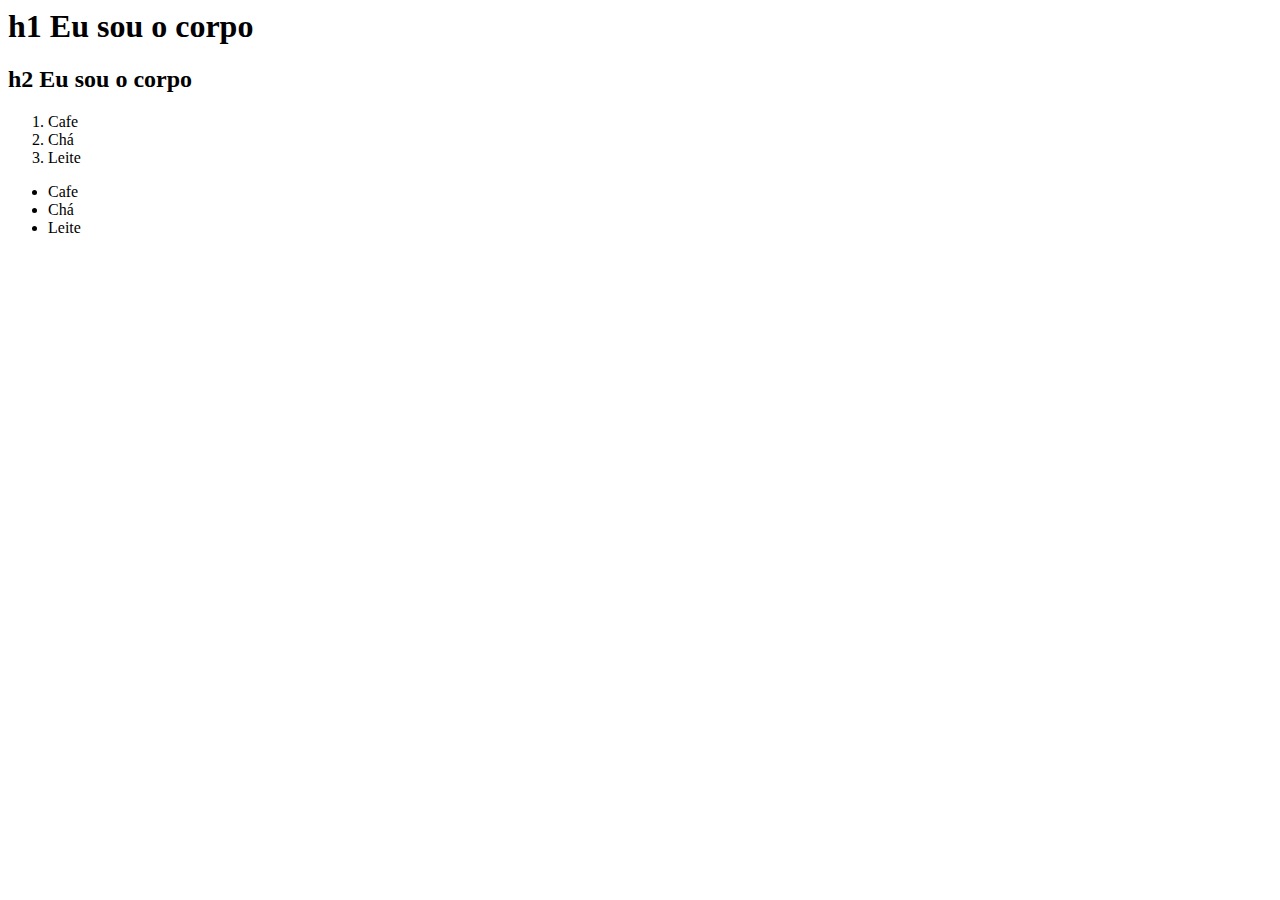
==== index.html @ 02f50ac1 "feature add index.html" ====
<html>
<head> 
    <meta charset="UTF-8">
    <title>Olá, eu sou a cabeça</title>
</head>
<body>
    <h1>h1 Eu sou o corpo</h1>
    <h2>h2 Eu sou o corpo</h1>
</body>
<ol>
<li>Cafe </li>
<li>Chá </li>
<li>Leite </li>
</ol>
<ul>
<li>Cafe </li>
<li>Chá </li>
<li>Leite </li>

</ul>
</html>
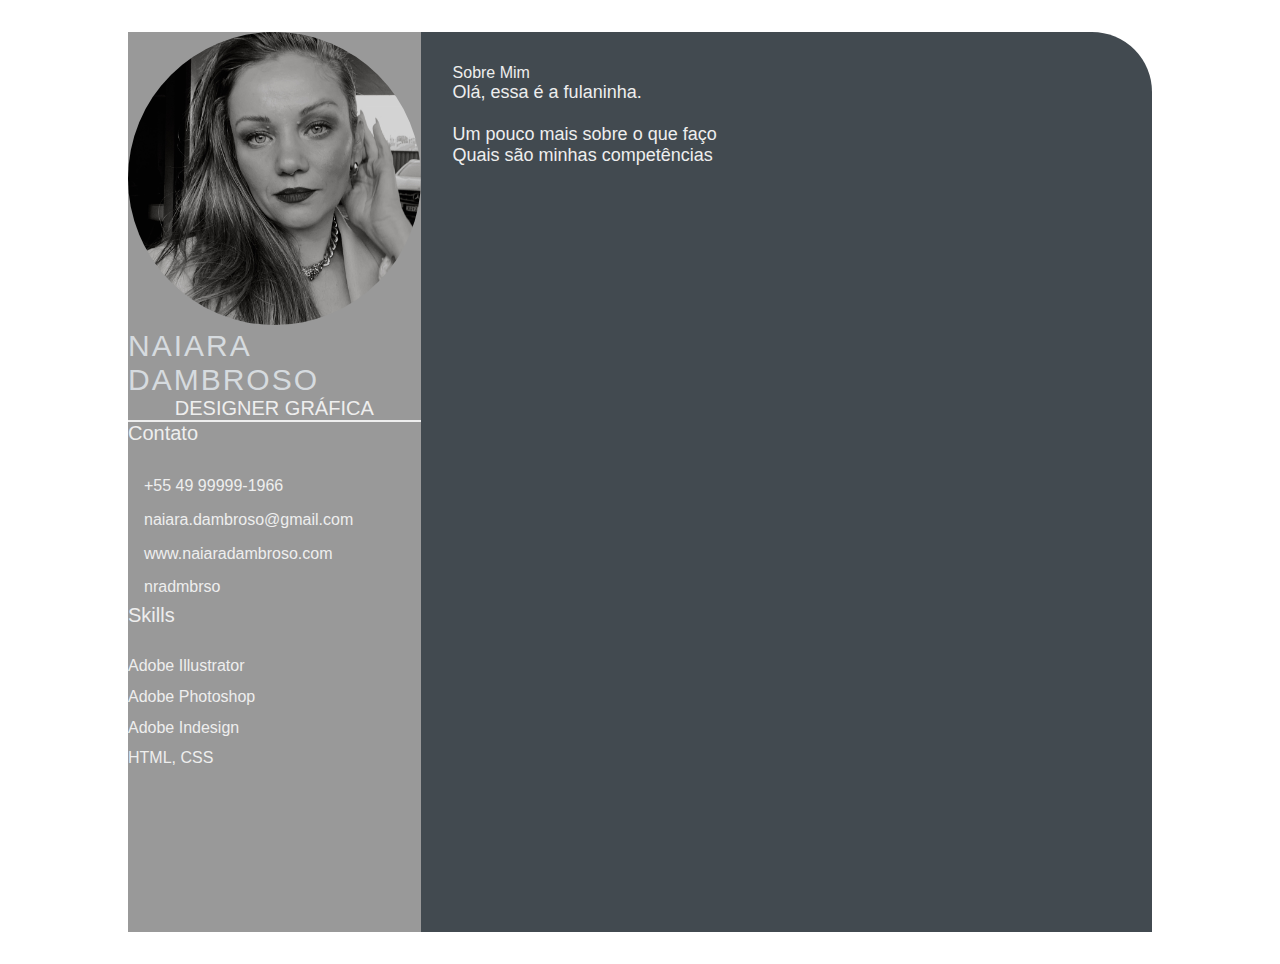
==== commit 3ebdbeae: "add profile-image and style.css | updated index.html" ====
--- a/index.html
+++ b/index.html
@@ -1,21 +1,57 @@
-<html>
-<head> 
+<!DOCTYPE html>
+<html lang="en">
+<head>
     <meta charset="UTF-8">
-    <title>Olá, eu sou a cabeça</title>
+    <meta http-equiv="X-UA-Compatible" content="IE=edge">
+    <meta name="viewport" content="width=device-width, initial-scale=1.0">
+    <title>Naiara Dambroso CV</title>
+
+    <link rel="stylesheet" href="style.css">
+
 </head>
 <body>
-    <h1>h1 Eu sou o corpo</h1>
-    <h2>h2 Eu sou o corpo</h1>
+    <main class="resume-contents">
+        <section class="left-section">
+            <section class="left-section-content">
+                <div class="profile">
+                    <img class="profile-image" src="img/profile-image.jpeg" alt="Profile Image">
+                    <p class="name">Naiara Dambroso</p>
+                    <p class="profession">Designer Gráfica</p>
+                    </div>
+                    <div class="contact-info">
+                        <p class="left-title">Contato</p>
+                        <ul>
+                            <li><i class="fa fa-phone"></i>+55 49 99999-1966</li>
+                            <li><i class="fa fa-envelope"></i>naiara.dambroso@gmail.com</li>
+                            <li><i class="fa fa-globe"></i>www.naiaradambroso.com</li>
+                            <li><i class="fa fa-github"></i>nradmbrso</li>
+                        </ul>
+                    </div>
+                <div class="skills">
+                    <p class="left-title">Skills</p>
+                    <ul>
+                        <li><p>Adobe Illustrator</p></li>
+                        <li><p>Adobe Photoshop</p></li>
+                        <li><p>Adobe Indesign</p></li>
+                        <li><p>HTML, CSS</p></li>
+                
+                        </p>
+                    </ul>
+    
+                </div>
+            </section>
+        </section>        
+        <section class="right-section">
+                    <div class="right-section-contents">
+                    <section class="about gap">
+                        <div class="right-title">Sobre Mim</div>
+                        <p class="about-me-contents">
+                            Olá, essa é a fulaninha. <br>
+                            <br> Um pouco mais sobre o que faço
+                            <br> Quais são minhas competências
+                        </p>
+                </section>
+            </section>
+        </div>
 </body>
-<ol>
-<li>Cafe </li>
-<li>Chá </li>
-<li>Leite </li>
-</ol>
-<ul>
-<li>Cafe </li>
-<li>Chá </li>
-<li>Leite </li>
-
-</ul>
 </html>--- a/style.css
+++ b/style.css
@@ -0,0 +1,103 @@
+* {
+    margin: 0;
+    padding: 0;
+    box-sizing: border-box;
+    list-style: none;
+    font-family: 'Roboto', sans-serif;
+}
+
+.resume-contents {
+    min-height: 100vh;
+    width: 80%;
+    margin: 2rem auto;
+    display: grid;
+    grid-template-columns: repeat(7, 1fr);
+}
+
+.left-section {
+    grid-column: span 2;
+    height: 100%;
+    background-color: #999999;
+}
+
+.right-section {
+    grid-column: span 5;
+    height: 100%;
+    background-color: #424a50;
+    border-radius: 0px 60px 0px 0px;
+}
+
+.left-section-contents{
+    padding: 2rem 2rem;
+}
+
+.profile {
+    width: 100%;
+    border-bottom: 2px solid #eeeeee;
+}
+
+.profile .profile-image {
+    width: 100%;
+    border-radius: 100%;
+}
+
+.name {
+    color: #D6DBDF;
+    font-size: 30px;
+    letter-spacing: 2px;
+    text-transform: uppercase;
+}
+
+.profession {
+    color: #eeeeee;
+    font-size: 20px;
+    text-transform: uppercase;
+    text-align: center;
+}
+
+/* .contact-info { border-bottom: 2px solid #1B2631; } */
+.left-title {
+    color: #eeeeee;
+    font-size: 20px;
+}
+
+.contact-info ul {
+    padding-top: 1.5rem;
+}
+
+.contact-info ul li,
+.references ul li {
+    padding: .4rem 0;
+    color: #eeeeee;
+}
+
+.contact-info ul li i,
+.references ul li i {
+    padding-right: 1rem;
+    font-size: 18px;
+    color: #eeeeee;
+}
+
+.skills ul {
+    padding-top: 1.5rem;
+}
+.skills ul li p {
+    padding: .4rem 0;
+    color: #eeeeee;
+}
+
+.right-section-contents {
+    padding: 2rem 2rem;
+}
+
+.right-title {
+    color: #eeeeee;
+}
+
+.gap {
+    padding-bottom: 2rem;
+}
+.about-me-contents {
+    font-size: 18px;
+    color: #eeeeee;
+}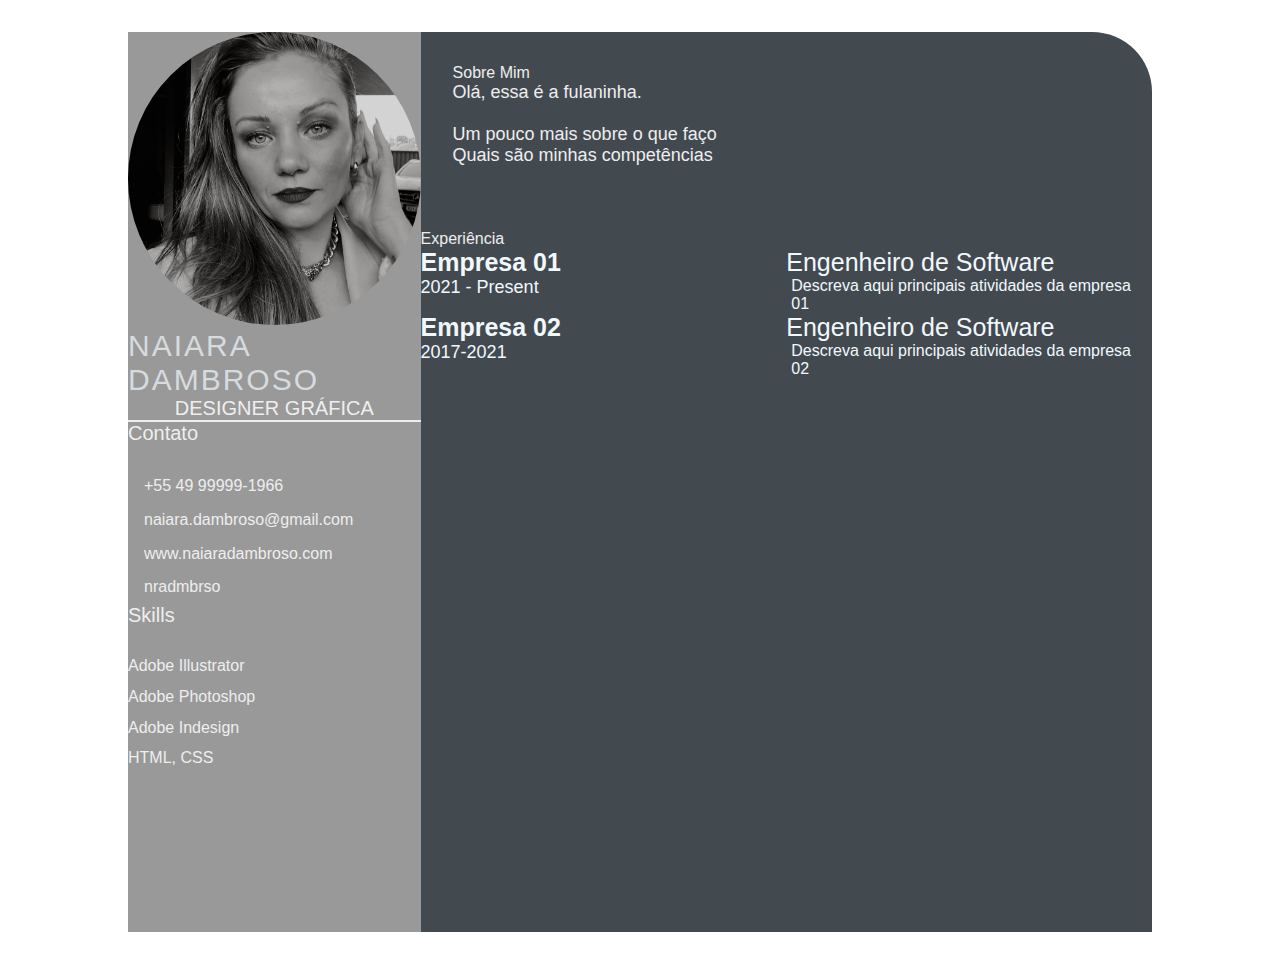
==== commit 6de11631: "Modified stle.css and added experience to right section P#lease enter the commit message for your ch" ====
--- a/index.html
+++ b/index.html
@@ -51,6 +51,35 @@
                             <br> Quais são minhas competências
                         </p>
                 </section>
+                    </div>
+                <section class="experience gap"> 
+                    <div class="right-title">Experiência</div>
+                    <div class="experience-contents">
+                        <div class="exp-left">
+                            <p class="exp-company-name">Empresa 01</p>
+                            <p class="exp-time-period">2021 - Present</p>
+                        </div>
+                    <div class="exp-right">
+                        <p class="exp-position">Engenheiro de Software</p>
+                            <p class="exp-desc">Descreva aqui principais atividades da empresa 01</p>
+                            </p>
+                            </p>
+                        </p>
+
+                    </div>
+                    <div class="exp-left">
+                        <p class="exp-company-name">Empresa 02</p>
+                        <p class="exp-time-period">2017-2021</p>
+                    </div>
+                <div class="exp-right">
+                    <p class="exp-position">Engenheiro de Software</p>
+                        <p class="exp-desc">Descreva aqui principais atividades da empresa 02</p>
+                        </p>
+                        </p>
+                    </p>
+
+                </div>
+                </section>
             </section>
         </div>
 </body>
--- a/style.css
+++ b/style.css
@@ -100,4 +100,39 @@
 .about-me-contents {
     font-size: 18px;
     color: #eeeeee;
+}
+
+.experience-contents,
+.education-contents,
+.awards-contents {
+    display: grid;
+    grid-template-columns: repeat(2, 1fr);
+    padding-bottom: 2rem;
+    color: #F1F8FD;
+}
+
+.exp-company-name,
+.education-school-name,
+.awards-company-name {
+    font-size: 25px;
+    font-weight: bold;
+}
+
+.exp-time-period,
+.educationp-time-period,
+.awards-time-period {
+    font-size: 18px;
+}
+
+.exp-position,
+.education-subject,
+.awards-name {
+    font-size: 25px;
+}
+
+.exp-desc,
+.education-desc,
+.awards-desc {
+    font-size: 16px;
+    padding-left: 5px;
 }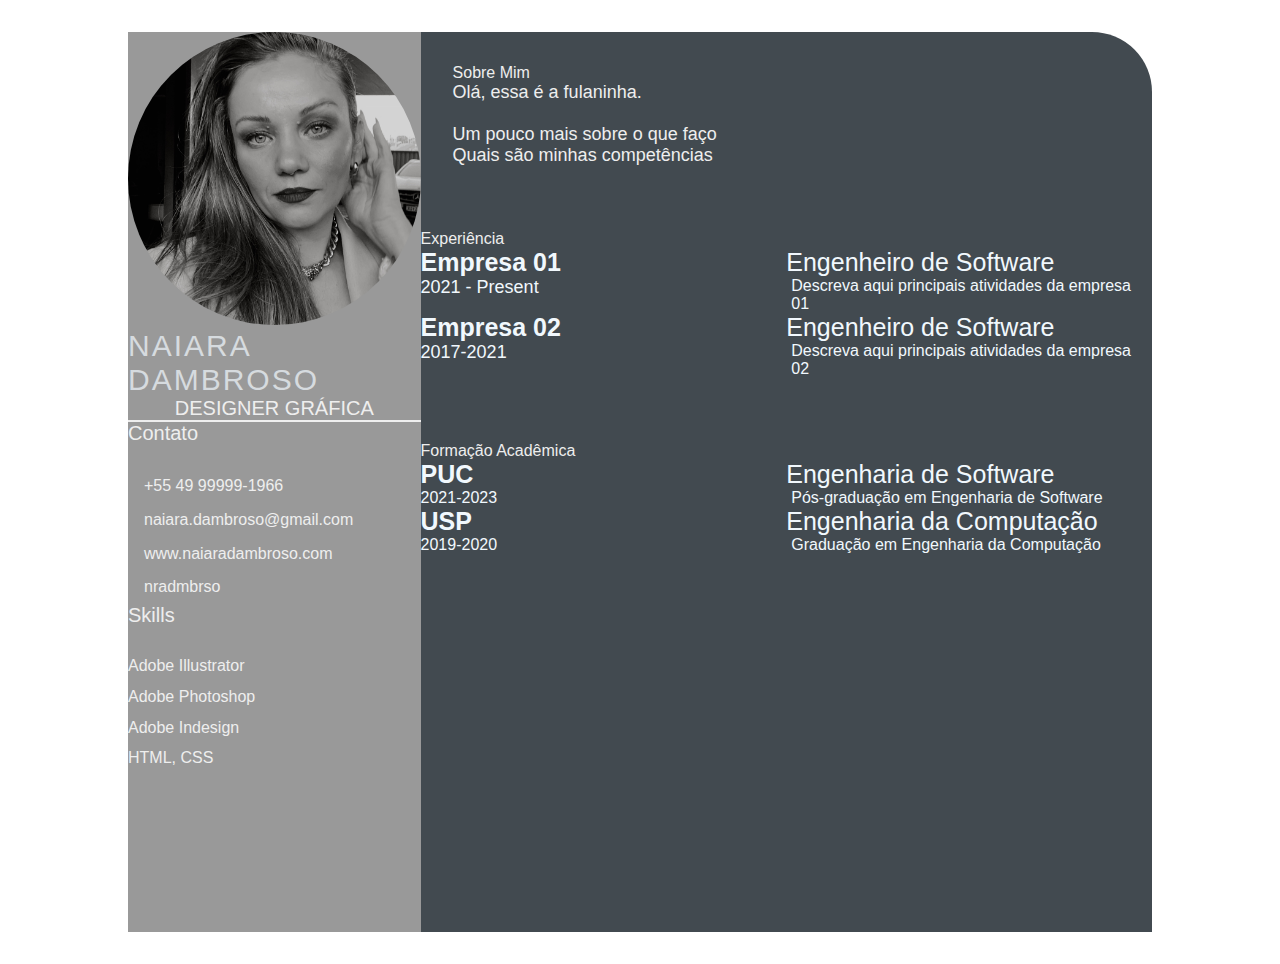
==== commit 40d3a87f: "Added academy description and modified css stylesheet" ====
--- a/index.html
+++ b/index.html
@@ -80,6 +80,29 @@
 
                 </div>
                 </section>
+                <section class="education gap"> 
+                    <div class="right-title">Formação Acadêmica</div>
+                    <div class="education-contents">
+                    <div class="education-left">
+                        <p class="education-school-name">PUC</p>
+                        <p class="time-period">2021-2023</p>
+                    </div>
+                    <div class="education-right">
+                        <p class="education-subject">Engenharia de Software</p>
+                        <p class="education-desc">Pós-graduação em Engenharia de Software</p>
+                    </div>
+                    <div class="education-left">
+                        <p class="education-school-name">USP</p>
+                        <p class="time-period">2019-2020</p>
+                    </div>
+                    <div class="education-right">
+                        <p class="education-subject">Engenharia da Computação</p>
+                        <p class="education-desc">Graduação em Engenharia da Computação</p>
+                    </div>
+                    </div>
+                    
+                </section>
+</main>
             </section>
         </div>
 </body>
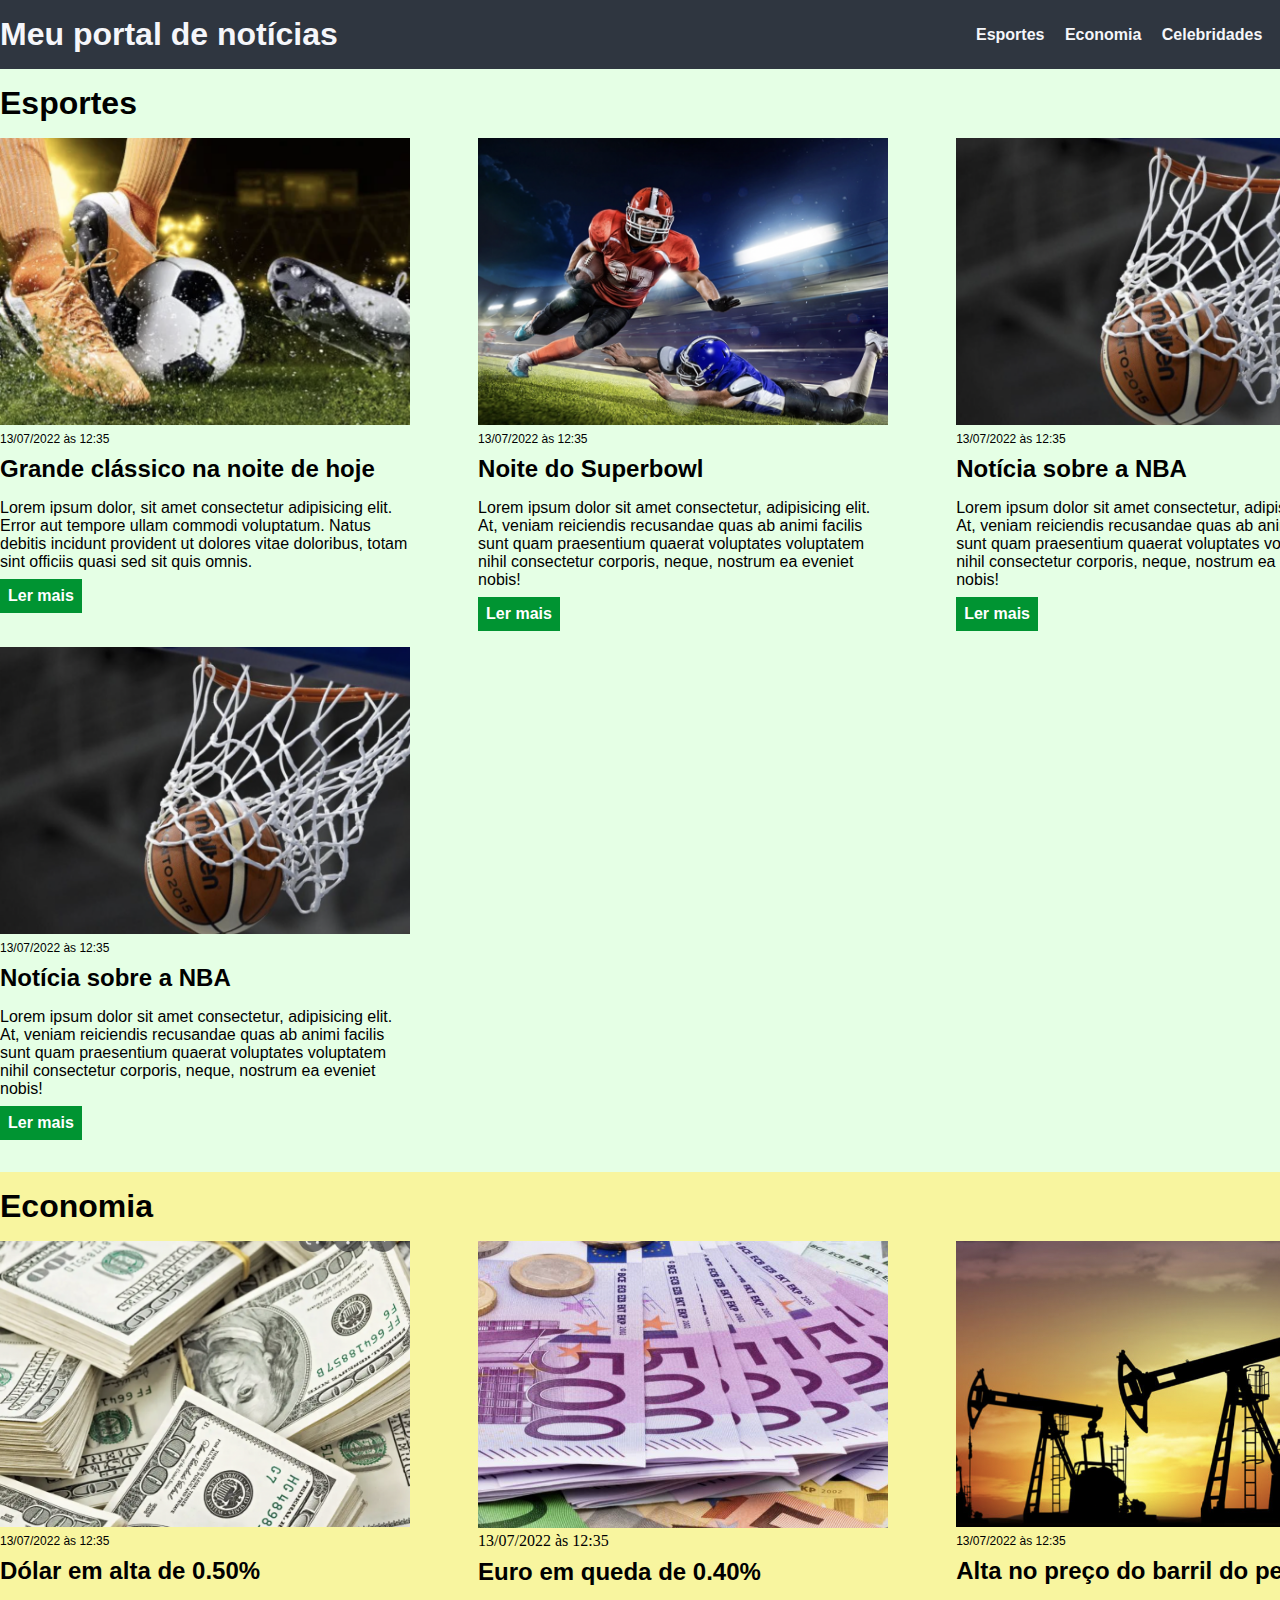
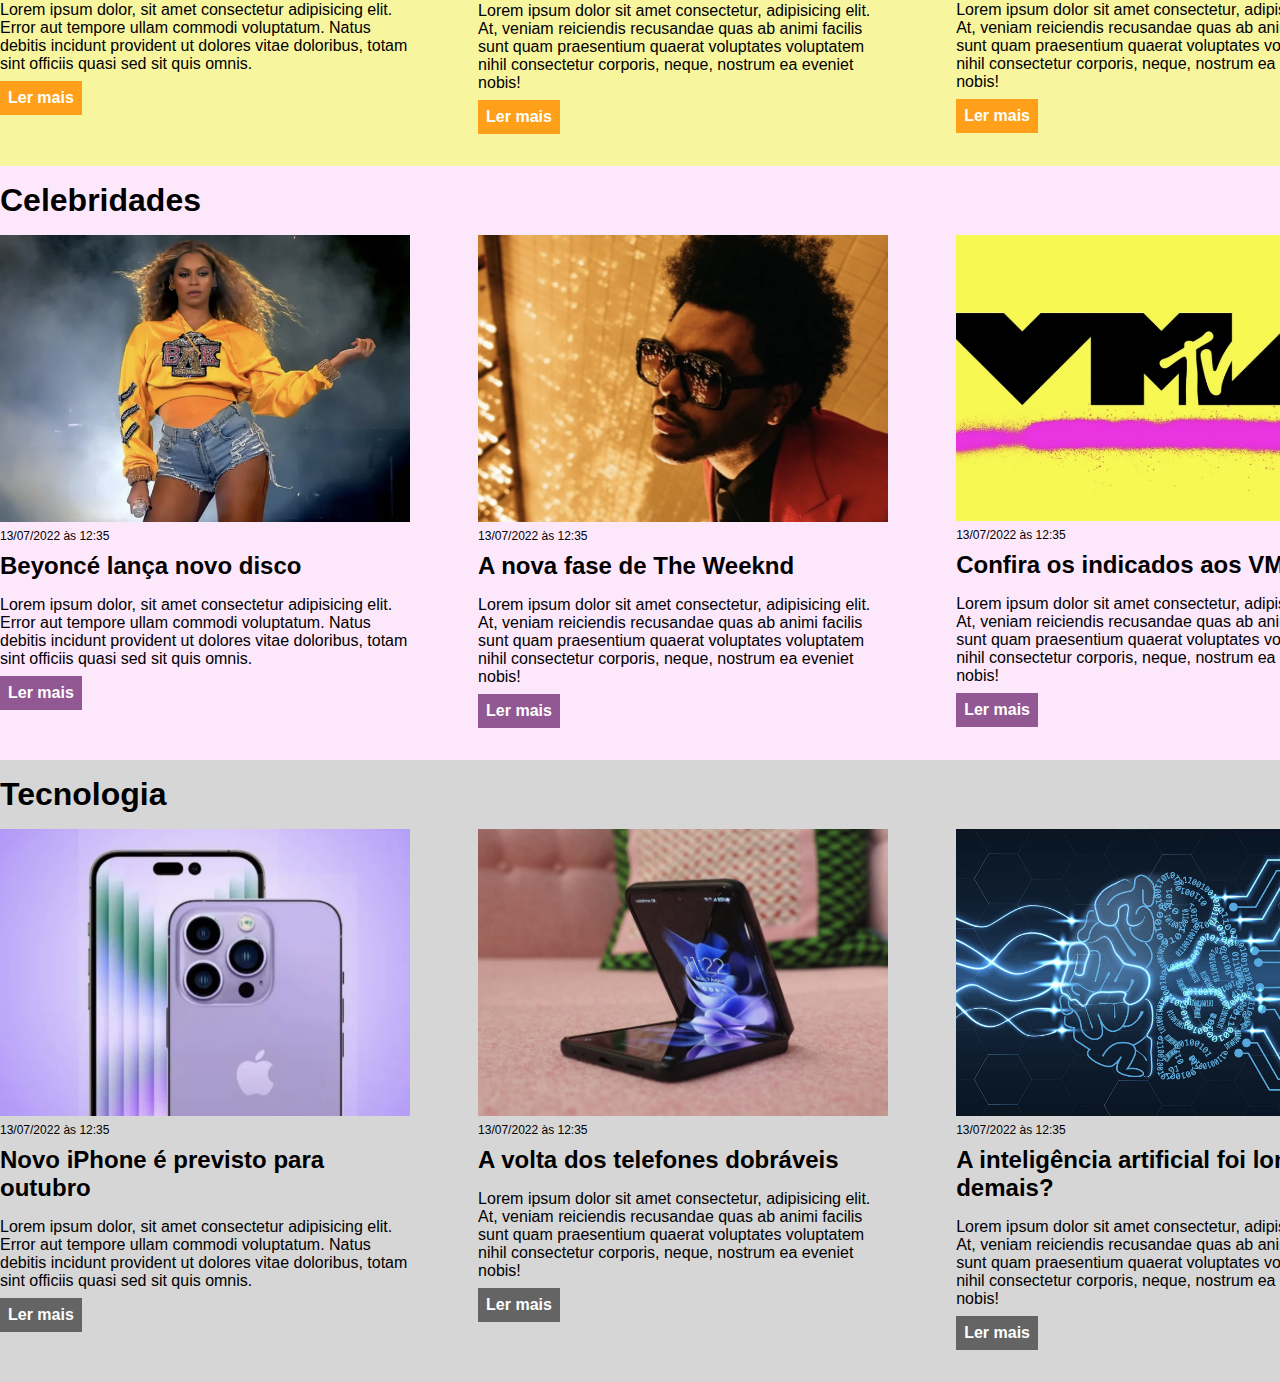
==== commit 14cf9999: "Created index.html and added stylesheet" ====
--- a/index.html
+++ b/index.html
@@ -1,109 +1,204 @@
 <!DOCTYPE html>
-<html lang="en">
+<html lang="pt-br">
 <head>
     <meta charset="UTF-8">
     <meta http-equiv="X-UA-Compatible" content="IE=edge">
     <meta name="viewport" content="width=device-width, initial-scale=1.0">
-    <title>Naiara Dambroso CV</title>
-
-    <link rel="stylesheet" href="style.css">
-
+    <title>Meu portal de notícias</title>
+    <link rel="stylesheet"href="./main.css" />
 </head>
 <body>
-    <main class="resume-contents">
-        <section class="left-section">
-            <section class="left-section-content">
-                <div class="profile">
-                    <img class="profile-image" src="img/profile-image.jpeg" alt="Profile Image">
-                    <p class="name">Naiara Dambroso</p>
-                    <p class="profession">Designer Gráfica</p>
-                    </div>
-                    <div class="contact-info">
-                        <p class="left-title">Contato</p>
-                        <ul>
-                            <li><i class="fa fa-phone"></i>+55 49 99999-1966</li>
-                            <li><i class="fa fa-envelope"></i>naiara.dambroso@gmail.com</li>
-                            <li><i class="fa fa-globe"></i>www.naiaradambroso.com</li>
-                            <li><i class="fa fa-github"></i>nradmbrso</li>
-                        </ul>
-                    </div>
-                <div class="skills">
-                    <p class="left-title">Skills</p>
-                    <ul>
-                        <li><p>Adobe Illustrator</p></li>
-                        <li><p>Adobe Photoshop</p></li>
-                        <li><p>Adobe Indesign</p></li>
-                        <li><p>HTML, CSS</p></li>
-                
-                        </p>
-                    </ul>
-    
-                </div>
-            </section>
-        </section>        
-        <section class="right-section">
-                    <div class="right-section-contents">
-                    <section class="about gap">
-                        <div class="right-title">Sobre Mim</div>
-                        <p class="about-me-contents">
-                            Olá, essa é a fulaninha. <br>
-                            <br> Um pouco mais sobre o que faço
-                            <br> Quais são minhas competências
-                        </p>
-                </section>
-                    </div>
-                <section class="experience gap"> 
-                    <div class="right-title">Experiência</div>
-                    <div class="experience-contents">
-                        <div class="exp-left">
-                            <p class="exp-company-name">Empresa 01</p>
-                            <p class="exp-time-period">2021 - Present</p>
-                        </div>
-                    <div class="exp-right">
-                        <p class="exp-position">Engenheiro de Software</p>
-                            <p class="exp-desc">Descreva aqui principais atividades da empresa 01</p>
-                            </p>
-                            </p>
-                        </p>
-
-                    </div>
-                    <div class="exp-left">
-                        <p class="exp-company-name">Empresa 02</p>
-                        <p class="exp-time-period">2017-2021</p>
-                    </div>
-                <div class="exp-right">
-                    <p class="exp-position">Engenheiro de Software</p>
-                        <p class="exp-desc">Descreva aqui principais atividades da empresa 02</p>
-                        </p>
-                        </p>
-                    </p>
-
-                </div>
-                </section>
-                <section class="education gap"> 
-                    <div class="right-title">Formação Acadêmica</div>
-                    <div class="education-contents">
-                    <div class="education-left">
-                        <p class="education-school-name">PUC</p>
-                        <p class="time-period">2021-2023</p>
-                    </div>
-                    <div class="education-right">
-                        <p class="education-subject">Engenharia de Software</p>
-                        <p class="education-desc">Pós-graduação em Engenharia de Software</p>
-                    </div>
-                    <div class="education-left">
-                        <p class="education-school-name">USP</p>
-                        <p class="time-period">2019-2020</p>
-                    </div>
-                    <div class="education-right">
-                        <p class="education-subject">Engenharia da Computação</p>
-                        <p class="education-desc">Graduação em Engenharia da Computação</p>
-                    </div>
-                    </div>
-                    
-                </section>
-</main>
-            </section>
-        </div>
+    <header>
+    <div class="container">
+        <h1>Meu portal de notícias</h1>
+        <nav>
+            <ul>
+                <li>
+                    <a href="#sports" title="Ir para a seção de esportes">Esportes</a>
+                </li>
+                <li>
+                    <a href="#economy" title="Ir para a seção de notícias">Economia</a>
+                </li>
+                <li>
+                    <a href="#celebrities" title="Ir para a seção de celebridades">Celebridades</a>
+                </li>
+                <li>
+                    <a href="#technology" title="Ir para a seção de tecnologia">Tecnologia</a>
+                </li>
+            </ul>
+        </nav>
+    </div>
+    </header>
+    <section id="sports">
+        <div class="container">
+            <h2>Esportes</h2>
+            <div class="articles">
+                <article>
+                    <img src="./imagens/futebol.png" alt="Bola de futebol no gramado" />
+                    <header>
+                        <time class="creation-date">13/07/2022 às 12:35</time>
+                    </header>
+                    <h3>Grande clássico na noite de hoje</h3>
+                    <p>
+                        Lorem ipsum dolor, sit amet consectetur adipisicing elit. Error aut tempore ullam commodi voluptatum. Natus debitis incidunt provident ut dolores vitae doloribus, totam sint officiis quasi sed sit quis omnis.
+                    </p>
+                    <a href="#" title="Leia a notícia completa">Ler mais</a>
+                </article>
+                <article>
+                    <img src="./imagens/futebol-americano.png" alt="Jogador de futebol americano correndo" />
+                    <header>
+                        <time class="creation-date">13/07/2022 às 12:35</time>
+                    </header>
+                    <h3>Noite do Superbowl</h3>
+                    <p>
+                        Lorem ipsum dolor sit amet consectetur, adipisicing elit. At, veniam reiciendis recusandae quas ab animi facilis sunt quam praesentium quaerat voluptates voluptatem nihil consectetur corporis, neque, nostrum ea eveniet nobis!
+                    </p>
+                    <a href="#" title="Leia a notícia completa">Ler mais</a>
+                </article>
+                <article>
+                    <img src="./imagens/basquete.png" alt="Bola de basquete" />
+                    <header>
+                        <time class="creation-date">13/07/2022 às 12:35</time>
+                    </header>
+                    <h3>Notícia sobre a NBA</h3>
+                    <p>
+                        Lorem ipsum dolor sit amet consectetur, adipisicing elit. At, veniam reiciendis recusandae quas ab animi facilis sunt quam praesentium quaerat voluptates voluptatem nihil consectetur corporis, neque, nostrum ea eveniet nobis!
+                    </p>
+                    <a href="#" title="Leia a notícia completa">Ler mais</a>
+                </article>
+                <article>
+                    <img src="./imagens/basquete.png" alt="Bola de basquete" />
+                    <header>
+                        <time class="creation-date">13/07/2022 às 12:35</time>
+                    </header>
+                    <h3>Notícia sobre a NBA</h3>
+                    <p>
+                        Lorem ipsum dolor sit amet consectetur, adipisicing elit. At, veniam reiciendis recusandae quas ab animi facilis sunt quam praesentium quaerat voluptates voluptatem nihil consectetur corporis, neque, nostrum ea eveniet nobis!
+                    </p>
+                    <a href="#" title="Leia a notícia completa">Ler mais</a>
+                </article>
+            </div>
+        </div>
+    </section>
+    <section id="economy">
+        <div class="container">
+            <h2>Economia</h2>
+<div class="articles">
+    <article>
+        <img src="./imagens/dolar.png" alt="Muitos dólares" />
+        <header>
+            <time class="creation-date">13/07/2022 às 12:35</time>
+        </header>
+        <h3>Dólar em alta de 0.50%</h3>
+        <p>
+            Lorem ipsum dolor, sit amet consectetur adipisicing elit. Error aut tempore ullam commodi voluptatum. Natus debitis incidunt provident ut dolores vitae doloribus, totam sint officiis quasi sed sit quis omnis.
+        </p>
+        <a href="#" title="Leia a notícia completa">Ler mais</a>
+    </article>
+        <article>
+        <img src="./imagens/euro.png" alt="Várias notas de euros" />
+        <header>
+            <time>13/07/2022 às 12:35</time>
+        </header>
+        <h3>Euro em queda de 0.40%</h3>
+        <p>
+            Lorem ipsum dolor sit amet consectetur, adipisicing elit. At, veniam reiciendis recusandae quas ab animi facilis sunt quam praesentium quaerat voluptates voluptatem nihil consectetur corporis, neque, nostrum ea eveniet nobis!
+        </p>
+        <a href="#" title="Leia a notícia completa">Ler mais</a>
+    </article>
+    <article>
+        <img src="./imagens/petroleo.png" alt="Refinaria de petróleo ao entardecer" />
+        <header>
+            <time class="creation-date">13/07/2022 às 12:35</time>
+        </header>
+        <h3>Alta no preço do barril do petróleo</h3>
+        <p>
+            Lorem ipsum dolor sit amet consectetur, adipisicing elit. At, veniam reiciendis recusandae quas ab animi facilis sunt quam praesentium quaerat voluptates voluptatem nihil consectetur corporis, neque, nostrum ea eveniet nobis!
+        </p>
+        <a href="#" title="Leia a notícia completa">Ler mais</a>
+    </article>
+</div>
+        </div>
+    </section>
+    <section id="celebrities">
+        <div class="container">
+            <h2>Celebridades</h2>
+            <div class="articles">
+                <article>
+                    <img src="./imagens/beyonce.png" alt="Show da Beyonce no Coachella" />
+                    <header>
+                        <time class="creation-date">13/07/2022 às 12:35</time>
+                    </header>
+                    <h3>Beyoncé lança novo disco</h3>
+                    <p>
+                        Lorem ipsum dolor, sit amet consectetur adipisicing elit. Error aut tempore ullam commodi voluptatum. Natus debitis incidunt provident ut dolores vitae doloribus, totam sint officiis quasi sed sit quis omnis.
+                    </p>
+                    <a href="#" title="Leia a notícia completa">Ler mais</a>
+                </article>
+                <article>
+                    <img src="./imagens/the-weeknd.png" alt="O cantor canadense The Weeknd" />
+                    <header>
+                        <time class="creation-date">13/07/2022 às 12:35</time>
+                    </header>
+                    <h3>A nova fase de The Weeknd</h3>
+                    <p>
+                        Lorem ipsum dolor sit amet consectetur, adipisicing elit. At, veniam reiciendis recusandae quas ab animi facilis sunt quam praesentium quaerat voluptates voluptatem nihil consectetur corporis, neque, nostrum ea eveniet nobis!
+                    </p>
+                    <a href="#" title="Leia a notícia completa">Ler mais</a>
+                </article>
+                <article>
+                    <img src="./imagens/VMA.png" alt="Premiação VMA MTV" />
+                    <header>
+                        <time class="creation-date">13/07/2022 às 12:35</time>
+                    </header>
+                    <h3>Confira os indicados aos VMAs</h3>
+                    <p>
+                        Lorem ipsum dolor sit amet consectetur, adipisicing elit. At, veniam reiciendis recusandae quas ab animi facilis sunt quam praesentium quaerat voluptates voluptatem nihil consectetur corporis, neque, nostrum ea eveniet nobis!
+                    </p>
+                    <a href="#" title="Leia a notícia completa">Ler mais</a>
+                </article>
+            </div>
+        </div>
+    </section>
+    <section id="technology">
+        <div class="container">
+            <h2>Tecnologia</h2>
+            <div class="articles">
+                <article>
+                    <img src="./imagens/iphone.png" alt="Show da Beyonce no Coachella" />
+                    <header>
+                        <time class="creation-date">13/07/2022 às 12:35</time>
+                    </header>
+                    <h3>Novo iPhone é previsto para outubro</h3>
+                    <p>
+                        Lorem ipsum dolor, sit amet consectetur adipisicing elit. Error aut tempore ullam commodi voluptatum. Natus debitis incidunt provident ut dolores vitae doloribus, totam sint officiis quasi sed sit quis omnis.
+                    </p>
+                    <a href="#" title="Leia a notícia completa">Ler mais</a>
+                </article>
+                <article>
+                    <img src="./imagens/samsung.png" alt="O cantor canadense The Weeknd" />
+                    <header>
+                        <time class="creation-date">13/07/2022 às 12:35</time>
+                    </header>
+                    <h3>A volta dos telefones dobráveis</h3>
+                    <p>
+                        Lorem ipsum dolor sit amet consectetur, adipisicing elit. At, veniam reiciendis recusandae quas ab animi facilis sunt quam praesentium quaerat voluptates voluptatem nihil consectetur corporis, neque, nostrum ea eveniet nobis!
+                    </p>
+                    <a href="#" title="Leia a notícia completa">Ler mais</a>
+                </article>
+                <article>
+                    <img src="./imagens/IA.png" alt="Premiação VMA MTV" />
+                    <header>
+                        <time class="creation-date">13/07/2022 às 12:35</time>
+                    </header>
+                    <h3>A inteligência artificial foi longe demais?</h3>
+                    <p>
+                        Lorem ipsum dolor sit amet consectetur, adipisicing elit. At, veniam reiciendis recusandae quas ab animi facilis sunt quam praesentium quaerat voluptates voluptatem nihil consectetur corporis, neque, nostrum ea eveniet nobis!
+                    </p>
+                    <a href="#" title="Leia a notícia completa">Ler mais</a>
+                </article>
+            </div>
+        </div>
+    </section>
 </body>
 </html>--- a/main.css
+++ b/main.css
@@ -0,0 +1,136 @@
+* {
+    box-sizing: border-box;
+    margin: 0;
+    padding: 0;
+}
+
+body > header {
+    background-color: #2f3640;
+    padding: 16px 0;
+    color: #f5f6fa;
+    font-family: Arial, Helvetica, sans-serif;
+}
+
+header .container {
+    display: flex;
+    align-items: center;
+    justify-content: space-between;
+}
+
+header li {
+    display: inline;
+    font-family:'Gill Sans', 'Gill Sans MT', Calibri, 'Trebuchet MS', sans-serif;
+    font-weight: bold;
+    margin-left: 16px;
+}
+
+header li a {
+    color: #f5f6fa;
+    text-decoration: none;
+}
+
+.container {
+    width: 1366px;
+    margin: 0 auto;
+}
+
+.articles {
+    display: flex;
+    flex-wrap: wrap;
+    justify-content: space-between;
+}
+
+.articles article img {
+    /*height: 180px; */
+    width: 100%;
+}
+
+.articles article {
+    width: 30%;
+}
+
+section {
+    padding: 16px 0;
+}
+
+section h2,
+.articles article {
+    margin-bottom: 16px;
+}
+
+.articles article h3 {
+    margin-top: 8px;
+    margin-bottom: 16px;
+}
+
+.articles article a {
+    background-color: blue;
+    color: #FFF;
+    padding: 8px;
+    display: inline-block;
+    text-decoration: none;
+    font-weight: bold;
+    margin-top: 8px;
+}
+
+.articles article a:hover {
+    text-decoration: underline;
+}
+
+.articles article p,
+.articles article a {
+    font-family:'Gill Sans', 'Gill Sans MT', Calibri, 'Trebuchet MS', sans-serif
+}
+
+.articles article h3 {
+    font-size: 24px;
+}
+
+section h2 {
+    font-size: 32px;
+}
+
+#sports {
+    background-color: rgba(0, 255, 0, 0.1);
+}
+
+#sports .articles article a {
+    background-color: #009432;
+}
+
+#economy {
+    background-color: #f8f59f;
+}
+
+#economy .articles article a {
+    background-color: #ff9f1a;
+}
+
+#celebrities {
+    background-color: #f89ff140;
+}
+
+#celebrities .articles article a {
+    background-color: #5c1260ab;
+}
+
+#technology {
+    background-color: #5d5b5d40;
+}
+
+#technology .articles article a {
+    background-color: #2c2b2cab;
+}
+
+h3 {
+    font-family: Arial, Helvetica, sans-serif;
+}
+
+h2 {
+    font-family: Arial, Helvetica, sans-serif;
+}
+
+.creation-date {
+    font-family: 'Trebuchet MS', 'Lucida Sans Unicode', 'Lucida Grande', 'Lucida Sans', Arial, sans-serif;
+    font-size: 12px;
+}